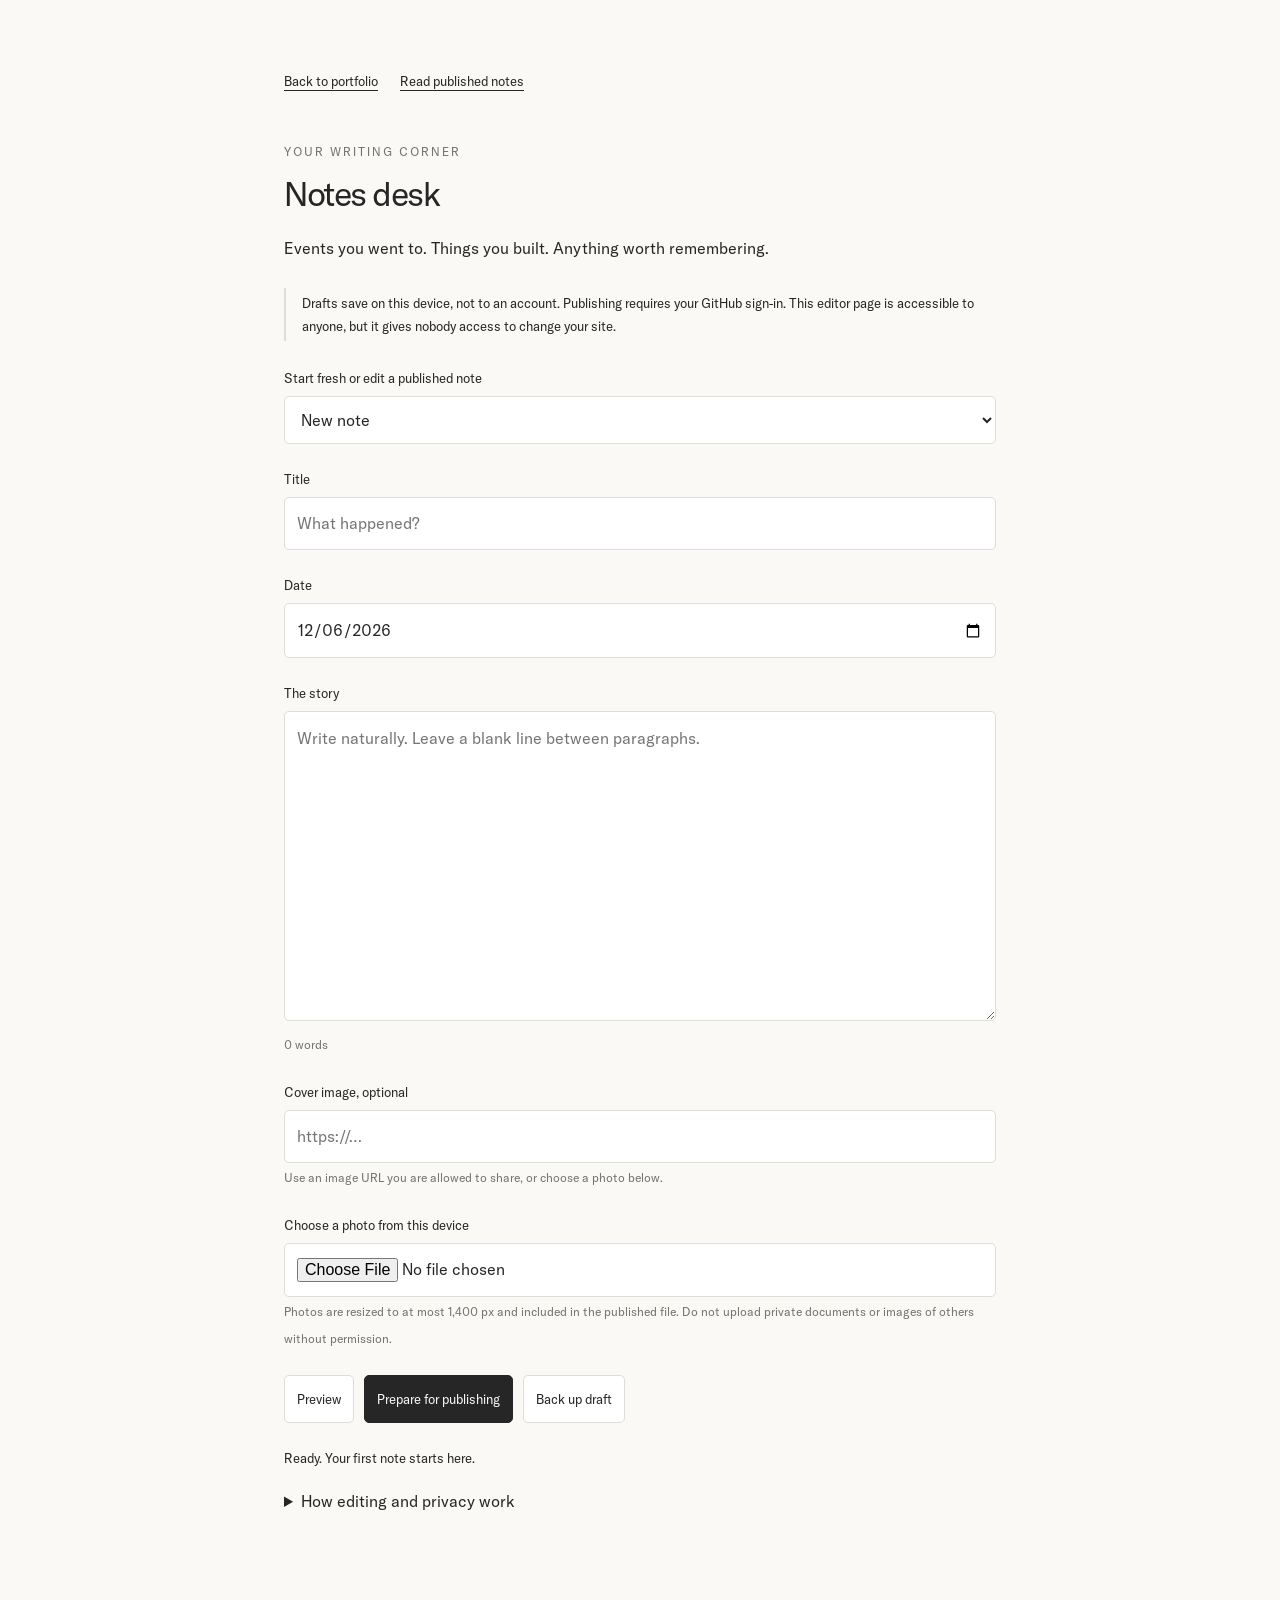
==== notes-desk.html @ d4ce683b "Publish notes files" ====
<!doctype html><html lang="en"><head><meta charset="utf-8"><meta name="viewport" content="width=device-width,initial-scale=1"><link rel="stylesheet" href="notes-style.css"><title>Notes desk · M J Anthony</title></head><body><main><nav><a href="./">Back to portfolio</a><a href="notes.html">Read published notes</a></nav><div class="eyebrow">Your writing corner</div><h1>Notes desk</h1><p>Events you went to. Things you built. Anything worth remembering.</p><div class="notice">Drafts save on this device, not to an account. Publishing requires your GitHub sign-in. This editor page is accessible to anyone, but it gives nobody access to change your site.</div><label for="existing">Start fresh or edit a published note</label><select id="existing"><option value="">New note</option></select><form id="form"><label for="title">Title</label><input id="title" maxlength="160" placeholder="What happened?" required><label for="date">Date</label><input id="date" type="date" required><label for="body">The story</label><textarea id="body" placeholder="Write naturally. Leave a blank line between paragraphs." maxlength="100000" required></textarea><small id="words">0 words</small><label for="image">Cover image, optional</label><input id="image" type="url" placeholder="https://…"><small>Use an image URL you are allowed to share, or choose a photo below.</small><label for="photo">Choose a photo from this device</label><input id="photo" type="file" accept="image/jpeg,image/png,image/webp"><small>Photos are resized to at most 1,400 px and included in the published file. Do not upload private documents or images of others without permission.</small><div class="actions"><button type="button" id="preview">Preview</button><button type="submit" class="primary" id="publish" disabled>Prepare for publishing</button><button type="button" id="export">Back up draft</button></div></form><p id="status" role="status">Loading published notes…</p><section id="handoff" hidden><h2>One last step on GitHub</h2><ol><li>Download the ready-to-publish file below. Keep its name <strong>notes-data.json</strong> exactly. If your browser adds a number, rename it first.</li><li>Open GitHub upload. Choose that file. It replaces your published notes data.</li><li>Click <strong>Commit changes</strong>. Your GitHub sign-in is the lock. Then allow a few minutes for GitHub Pages.</li></ol><div class="actions"><a class="button" id="download" download="notes-data.json">Download publishing file</a><a class="button" href="https://github.com/mjanthony819/anthony/upload/main" target="_blank" rel="noopener noreferrer">Open GitHub upload</a></div><p class="muted">All published posts remain in the file. Publish from one device at a time. If another device changed your notes since this page loaded, refresh and prepare again.</p></section><details><summary>How editing and privacy work</summary><p>Choose a published post above, make changes and prepare again. Drafts are plain text in this browser's local storage. Clear site data to remove them; use Back up draft first if needed. Published posts and images are public in your GitHub repository and its history, even after removing them from the page. Nothing here asks for a GitHub token.</p><p>Formatting is intentionally simple: paragraphs and line breaks, no HTML or Markdown. To remove a published post, use the Remove button below and publish the updated file.</p><button id="remove" type="button">Remove selected published note</button></details></main><dialog id="dialog"><button id="close">Close preview</button><div id="previewBody"></div></dialog><script src="notes-core.js"></script><script src="notes-desk.js"></script></body></html>
---- notes-style.css ----
@font-face{font-family:desk;src:url(assets/2L3TNOC4.woff2)}:root{color-scheme:light dark;--bg:#faf9f6;--ink:#262626;--muted:#74736e;--line:#deddd7;--panel:#fff}*{box-sizing:border-box}body{margin:0;background:var(--bg);color:var(--ink);font:16px/1.7 desk,ui-monospace,monospace}main{max-width:760px;margin:70px auto;padding:0 24px 80px}a{color:inherit;text-underline-offset:4px}nav{display:flex;gap:22px;flex-wrap:wrap;margin-bottom:50px;font-size:13px}h1{font-size:34px;line-height:1.2;letter-spacing:-1.5px;font-weight:500;margin:12px 0 20px}h2{font-size:23px;font-weight:500;line-height:1.4}p{white-space:pre-wrap;overflow-wrap:anywhere}.eyebrow,small,.muted,time{color:var(--muted);font-size:12px}.eyebrow{text-transform:uppercase;letter-spacing:2px}label{display:block;font-size:13px;margin:24px 0 7px}input,textarea,select,button,.button{font:inherit;border:1px solid var(--line);border-radius:5px;background:var(--panel);color:var(--ink);padding:12px;width:100%}textarea{min-height:310px;resize:vertical;line-height:1.8}button,.button{cursor:pointer;width:auto;font-size:13px;min-height:44px;text-decoration:none;display:inline-block}button.primary{background:var(--ink);color:var(--bg);border-color:var(--ink)}.actions{display:flex;flex-wrap:wrap;gap:10px;margin:24px 0}article,.row{border-top:1px solid var(--line);padding:25px 0}img{max-width:100%;height:auto;border-radius:5px}#status{font-size:13px;min-height:28px}.notice{border-left:2px solid var(--line);padding:4px 16px;margin:26px 0;font-size:13px}dialog{max-width:720px;width:calc(100% - 32px);background:var(--bg);color:var(--ink);border:1px solid var(--line);border-radius:8px;padding:28px}dialog::backdrop{background:#0008}#previewBody{max-height:65vh;overflow:auto}a.title{text-decoration:none}a.title:hover{text-decoration:underline}@media(prefers-color-scheme:dark){:root{--bg:#171717;--ink:#e5e3db;--muted:#9a9990;--line:#383832;--panel:#202020}}@media(max-width:500px){main{margin-top:36px;padding:0 20px 60px}h1{font-size:29px}nav{margin-bottom:35px}}
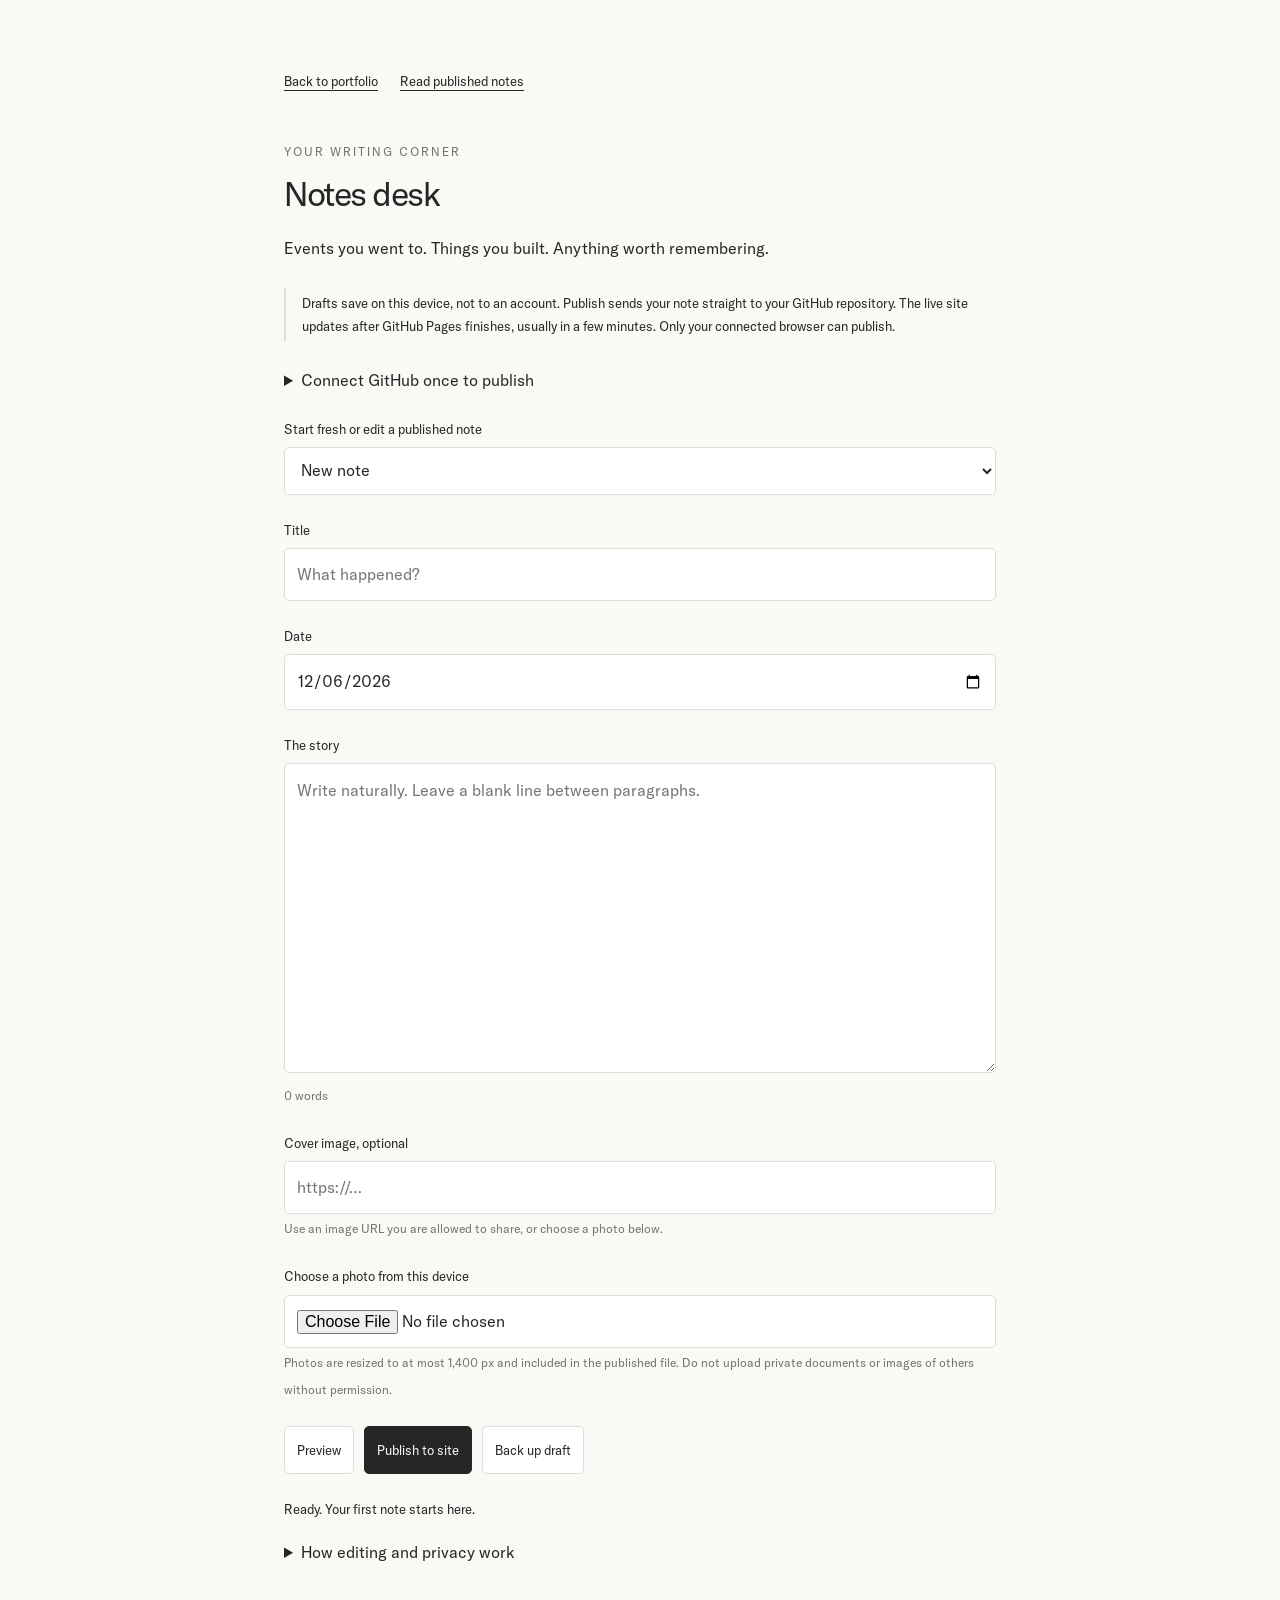
==== commit 68f92845: "Publish notes files" ====
--- a/notes-desk.html
+++ b/notes-desk.html
@@ -1 +1 @@
-<!doctype html><html lang="en"><head><meta charset="utf-8"><meta name="viewport" content="width=device-width,initial-scale=1"><link rel="stylesheet" href="notes-style.css"><title>Notes desk · M J Anthony</title></head><body><main><nav><a href="./">Back to portfolio</a><a href="notes.html">Read published notes</a></nav><div class="eyebrow">Your writing corner</div><h1>Notes desk</h1><p>Events you went to. Things you built. Anything worth remembering.</p><div class="notice">Drafts save on this device, not to an account. Publishing requires your GitHub sign-in. This editor page is accessible to anyone, but it gives nobody access to change your site.</div><label for="existing">Start fresh or edit a published note</label><select id="existing"><option value="">New note</option></select><form id="form"><label for="title">Title</label><input id="title" maxlength="160" placeholder="What happened?" required><label for="date">Date</label><input id="date" type="date" required><label for="body">The story</label><textarea id="body" placeholder="Write naturally. Leave a blank line between paragraphs." maxlength="100000" required></textarea><small id="words">0 words</small><label for="image">Cover image, optional</label><input id="image" type="url" placeholder="https://…"><small>Use an image URL you are allowed to share, or choose a photo below.</small><label for="photo">Choose a photo from this device</label><input id="photo" type="file" accept="image/jpeg,image/png,image/webp"><small>Photos are resized to at most 1,400 px and included in the published file. Do not upload private documents or images of others without permission.</small><div class="actions"><button type="button" id="preview">Preview</button><button type="submit" class="primary" id="publish" disabled>Prepare for publishing</button><button type="button" id="export">Back up draft</button></div></form><p id="status" role="status">Loading published notes…</p><section id="handoff" hidden><h2>One last step on GitHub</h2><ol><li>Download the ready-to-publish file below. Keep its name <strong>notes-data.json</strong> exactly. If your browser adds a number, rename it first.</li><li>Open GitHub upload. Choose that file. It replaces your published notes data.</li><li>Click <strong>Commit changes</strong>. Your GitHub sign-in is the lock. Then allow a few minutes for GitHub Pages.</li></ol><div class="actions"><a class="button" id="download" download="notes-data.json">Download publishing file</a><a class="button" href="https://github.com/mjanthony819/anthony/upload/main" target="_blank" rel="noopener noreferrer">Open GitHub upload</a></div><p class="muted">All published posts remain in the file. Publish from one device at a time. If another device changed your notes since this page loaded, refresh and prepare again.</p></section><details><summary>How editing and privacy work</summary><p>Choose a published post above, make changes and prepare again. Drafts are plain text in this browser's local storage. Clear site data to remove them; use Back up draft first if needed. Published posts and images are public in your GitHub repository and its history, even after removing them from the page. Nothing here asks for a GitHub token.</p><p>Formatting is intentionally simple: paragraphs and line breaks, no HTML or Markdown. To remove a published post, use the Remove button below and publish the updated file.</p><button id="remove" type="button">Remove selected published note</button></details></main><dialog id="dialog"><button id="close">Close preview</button><div id="previewBody"></div></dialog><script src="notes-core.js"></script><script src="notes-desk.js"></script></body></html>+<!doctype html><html lang="en"><head><meta charset="utf-8"><meta name="referrer" content="no-referrer"><meta http-equiv="Content-Security-Policy" content="default-src 'self'; script-src 'self'; connect-src 'self' https://api.github.com; img-src 'self' https: data:; style-src 'self'; object-src 'none'; base-uri 'none'; form-action 'none'"><meta name="viewport" content="width=device-width,initial-scale=1"><link rel="stylesheet" href="notes-style.css"><title>Notes desk · M J Anthony</title></head><body><main><nav><a href="./">Back to portfolio</a><a href="notes.html">Read published notes</a></nav><div class="eyebrow">Your writing corner</div><h1>Notes desk</h1><p>Events you went to. Things you built. Anything worth remembering.</p><div class="notice">Drafts save on this device, not to an account. Publish sends your note straight to your GitHub repository. The live site updates after GitHub Pages finishes, usually in a few minutes. Only your connected browser can publish.</div><details id="connection"><summary id="connectionSummary">Connect GitHub once to publish</summary><p>Use a fine-grained token for <strong>mjanthony819 / anthony only</strong>, with <strong>Contents: Read and write</strong>. Choose a short expiry such as 30 days. Leave other permissions off; Metadata read is automatic.</p><p><a href="https://github.com/settings/personal-access-tokens" target="_blank" rel="noopener noreferrer">Create or revoke a token on GitHub</a>. Choose Generate new token, select Only select repositories, then anthony. Copy the token directly here, never into WhatsApp.</p><label for="githubToken">GitHub fine-grained token</label><input id="githubToken" type="password" autocomplete="off" spellcheck="false" placeholder="Paste only on your own device"><label class="remember"><input type="checkbox" id="rememberToken"> Remember on this device</label><p class="muted">Default: this browser session only. Remember saves the token in this browser without encryption. Anyone using this browser, a malicious extension, or a compromised page on this GitHub Pages origin could use it to change this repository, not only notes. Use a trusted personal device. No token is included in your site's source. Forget removes it here; revoke it on GitHub to invalidate it everywhere.</p><div class="actions"><button id="connect" type="button">Connect GitHub</button><button id="disconnect" type="button">Forget token</button></div><p id="authStatus" role="status"></p></details><label for="existing">Start fresh or edit a published note</label><select id="existing"><option value="">New note</option></select><form id="form"><label for="title">Title</label><input id="title" maxlength="160" placeholder="What happened?" required><label for="date">Date</label><input id="date" type="date" required><label for="body">The story</label><textarea id="body" placeholder="Write naturally. Leave a blank line between paragraphs." maxlength="100000" required></textarea><small id="words">0 words</small><label for="image">Cover image, optional</label><input id="image" type="url" placeholder="https://…"><small>Use an image URL you are allowed to share, or choose a photo below.</small><label for="photo">Choose a photo from this device</label><input id="photo" type="file" accept="image/jpeg,image/png,image/webp"><small>Photos are resized to at most 1,400 px and included in the published file. Do not upload private documents or images of others without permission.</small><div class="actions"><button type="button" id="preview">Preview</button><button type="submit" class="primary" id="publish" disabled>Publish to site</button><button type="button" id="export">Back up draft</button></div></form><p id="status" role="status">Loading published notes…</p><section id="published" hidden><h2>Committed to GitHub</h2><p id="publishResult"></p><div class="actions"><a class="button" id="commitLink" target="_blank" rel="noopener noreferrer">View commit</a><a class="button" href="notes.html" target="_blank" rel="noopener noreferrer">Open live notes</a></div><p class="muted">A commit is saved immediately. GitHub Pages still needs time to rebuild; the live page may show the previous version for a few minutes.</p></section><details><summary>How editing and privacy work</summary><p>Choose a published post above, make changes and click Publish to site again. Drafts are plain text in this browser's local storage. Clear site data to remove them; use Back up draft first if needed. Published posts and images are public in your GitHub repository and its history, even after removing them from the page. Your token is sent only to api.github.com over HTTPS. Draft backups never contain your token.</p><p>Formatting is intentionally simple: paragraphs and line breaks, no HTML or Markdown. To remove a published post, use the Remove button below. It commits the removal directly after confirmation.</p><button id="remove" type="button">Remove selected published note</button></details></main><dialog id="dialog"><button id="close">Close preview</button><div id="previewBody"></div></dialog><script src="notes-core.js"></script><script src="notes-desk.js"></script></body></html>
--- a/notes-style.css
+++ b/notes-style.css
@@ -1 +1,2 @@
-@font-face{font-family:desk;src:url(assets/2L3TNOC4.woff2)}:root{color-scheme:light dark;--bg:#faf9f6;--ink:#262626;--muted:#74736e;--line:#deddd7;--panel:#fff}*{box-sizing:border-box}body{margin:0;background:var(--bg);color:var(--ink);font:16px/1.7 desk,ui-monospace,monospace}main{max-width:760px;margin:70px auto;padding:0 24px 80px}a{color:inherit;text-underline-offset:4px}nav{display:flex;gap:22px;flex-wrap:wrap;margin-bottom:50px;font-size:13px}h1{font-size:34px;line-height:1.2;letter-spacing:-1.5px;font-weight:500;margin:12px 0 20px}h2{font-size:23px;font-weight:500;line-height:1.4}p{white-space:pre-wrap;overflow-wrap:anywhere}.eyebrow,small,.muted,time{color:var(--muted);font-size:12px}.eyebrow{text-transform:uppercase;letter-spacing:2px}label{display:block;font-size:13px;margin:24px 0 7px}input,textarea,select,button,.button{font:inherit;border:1px solid var(--line);border-radius:5px;background:var(--panel);color:var(--ink);padding:12px;width:100%}textarea{min-height:310px;resize:vertical;line-height:1.8}button,.button{cursor:pointer;width:auto;font-size:13px;min-height:44px;text-decoration:none;display:inline-block}button.primary{background:var(--ink);color:var(--bg);border-color:var(--ink)}.actions{display:flex;flex-wrap:wrap;gap:10px;margin:24px 0}article,.row{border-top:1px solid var(--line);padding:25px 0}img{max-width:100%;height:auto;border-radius:5px}#status{font-size:13px;min-height:28px}.notice{border-left:2px solid var(--line);padding:4px 16px;margin:26px 0;font-size:13px}dialog{max-width:720px;width:calc(100% - 32px);background:var(--bg);color:var(--ink);border:1px solid var(--line);border-radius:8px;padding:28px}dialog::backdrop{background:#0008}#previewBody{max-height:65vh;overflow:auto}a.title{text-decoration:none}a.title:hover{text-decoration:underline}@media(prefers-color-scheme:dark){:root{--bg:#171717;--ink:#e5e3db;--muted:#9a9990;--line:#383832;--panel:#202020}}@media(max-width:500px){main{margin-top:36px;padding:0 20px 60px}h1{font-size:29px}nav{margin-bottom:35px}}+@font-face{font-family:desk;src:url(assets/2L3TNOC4.woff2)}:root{color-scheme:light dark;--bg:#faf9f6;--ink:#262626;--muted:#74736e;--line:#deddd7;--panel:#fff}*{box-sizing:border-box}body{margin:0;background:var(--bg);color:var(--ink);font:16px/1.7 desk,ui-monospace,monospace}main{max-width:760px;margin:70px auto;padding:0 24px 80px}a{color:inherit;text-underline-offset:4px}nav{display:flex;gap:22px;flex-wrap:wrap;margin-bottom:50px;font-size:13px}h1{font-size:34px;line-height:1.2;letter-spacing:-1.5px;font-weight:500;margin:12px 0 20px}h2{font-size:23px;font-weight:500;line-height:1.4}p{white-space:pre-wrap;overflow-wrap:anywhere}.eyebrow,small,.muted,time{color:var(--muted);font-size:12px}.eyebrow{text-transform:uppercase;letter-spacing:2px}label{display:block;font-size:13px;margin:24px 0 7px}input,textarea,select,button,.button{font:inherit;border:1px solid var(--line);border-radius:5px;background:var(--panel);color:var(--ink);padding:12px;width:100%}textarea{min-height:310px;resize:vertical;line-height:1.8}button,.button{cursor:pointer;width:auto;font-size:13px;min-height:44px;text-decoration:none;display:inline-block}button.primary{background:var(--ink);color:var(--bg);border-color:var(--ink)}.actions{display:flex;flex-wrap:wrap;gap:10px;margin:24px 0}article,.row{border-top:1px solid var(--line);padding:25px 0}img{max-width:100%;height:auto;border-radius:5px}#status{font-size:13px;min-height:28px}.notice{border-left:2px solid var(--line);padding:4px 16px;margin:26px 0;font-size:13px}dialog{max-width:720px;width:calc(100% - 32px);background:var(--bg);color:var(--ink);border:1px solid var(--line);border-radius:8px;padding:28px}dialog::backdrop{background:#0008}#previewBody{max-height:65vh;overflow:auto}a.title{text-decoration:none}a.title:hover{text-decoration:underline}@media(prefers-color-scheme:dark){:root{--bg:#171717;--ink:#e5e3db;--muted:#9a9990;--line:#383832;--panel:#202020}}@media(max-width:500px){main{margin-top:36px;padding:0 20px 60px}h1{font-size:29px}nav{margin-bottom:35px}}
+.remember{display:flex;gap:10px;align-items:center}.remember input{width:auto}#connection{margin:24px 0}#connection p{font-size:14px;line-height:1.6}#connection input[type=password]{font-family:monospace}#connection a{overflow-wrap:anywhere}button:disabled{opacity:.55;cursor:wait}
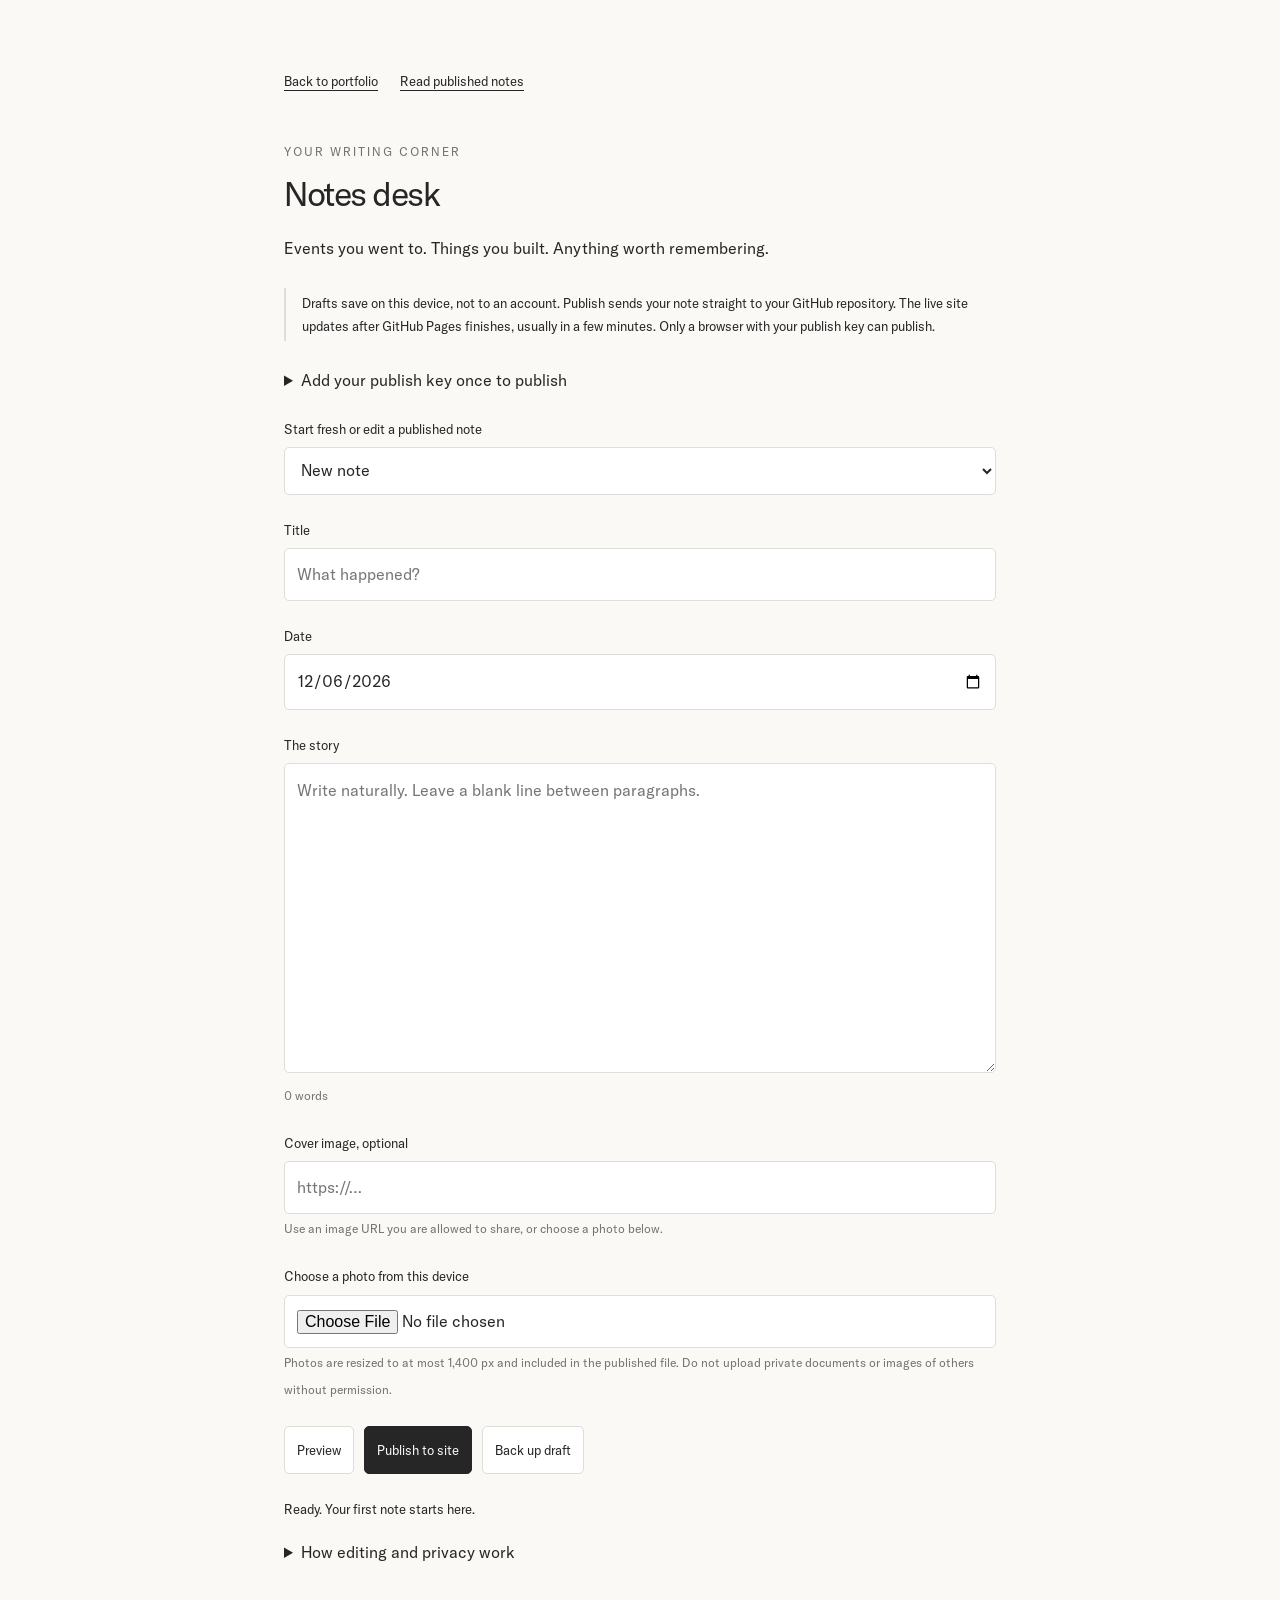
==== commit 5703686b: "Publish notes files" ====
--- a/notes-desk.html
+++ b/notes-desk.html
@@ -1 +1 @@
-<!doctype html><html lang="en"><head><meta charset="utf-8"><meta name="referrer" content="no-referrer"><meta http-equiv="Content-Security-Policy" content="default-src 'self'; script-src 'self'; connect-src 'self' https://api.github.com; img-src 'self' https: data:; style-src 'self'; object-src 'none'; base-uri 'none'; form-action 'none'"><meta name="viewport" content="width=device-width,initial-scale=1"><link rel="stylesheet" href="notes-style.css"><title>Notes desk · M J Anthony</title></head><body><main><nav><a href="./">Back to portfolio</a><a href="notes.html">Read published notes</a></nav><div class="eyebrow">Your writing corner</div><h1>Notes desk</h1><p>Events you went to. Things you built. Anything worth remembering.</p><div class="notice">Drafts save on this device, not to an account. Publish sends your note straight to your GitHub repository. The live site updates after GitHub Pages finishes, usually in a few minutes. Only your connected browser can publish.</div><details id="connection"><summary id="connectionSummary">Connect GitHub once to publish</summary><p>Use a fine-grained token for <strong>mjanthony819 / anthony only</strong>, with <strong>Contents: Read and write</strong>. Choose a short expiry such as 30 days. Leave other permissions off; Metadata read is automatic.</p><p><a href="https://github.com/settings/personal-access-tokens" target="_blank" rel="noopener noreferrer">Create or revoke a token on GitHub</a>. Choose Generate new token, select Only select repositories, then anthony. Copy the token directly here, never into WhatsApp.</p><label for="githubToken">GitHub fine-grained token</label><input id="githubToken" type="password" autocomplete="off" spellcheck="false" placeholder="Paste only on your own device"><label class="remember"><input type="checkbox" id="rememberToken"> Remember on this device</label><p class="muted">Default: this browser session only. Remember saves the token in this browser without encryption. Anyone using this browser, a malicious extension, or a compromised page on this GitHub Pages origin could use it to change this repository, not only notes. Use a trusted personal device. No token is included in your site's source. Forget removes it here; revoke it on GitHub to invalidate it everywhere.</p><div class="actions"><button id="connect" type="button">Connect GitHub</button><button id="disconnect" type="button">Forget token</button></div><p id="authStatus" role="status"></p></details><label for="existing">Start fresh or edit a published note</label><select id="existing"><option value="">New note</option></select><form id="form"><label for="title">Title</label><input id="title" maxlength="160" placeholder="What happened?" required><label for="date">Date</label><input id="date" type="date" required><label for="body">The story</label><textarea id="body" placeholder="Write naturally. Leave a blank line between paragraphs." maxlength="100000" required></textarea><small id="words">0 words</small><label for="image">Cover image, optional</label><input id="image" type="url" placeholder="https://…"><small>Use an image URL you are allowed to share, or choose a photo below.</small><label for="photo">Choose a photo from this device</label><input id="photo" type="file" accept="image/jpeg,image/png,image/webp"><small>Photos are resized to at most 1,400 px and included in the published file. Do not upload private documents or images of others without permission.</small><div class="actions"><button type="button" id="preview">Preview</button><button type="submit" class="primary" id="publish" disabled>Publish to site</button><button type="button" id="export">Back up draft</button></div></form><p id="status" role="status">Loading published notes…</p><section id="published" hidden><h2>Committed to GitHub</h2><p id="publishResult"></p><div class="actions"><a class="button" id="commitLink" target="_blank" rel="noopener noreferrer">View commit</a><a class="button" href="notes.html" target="_blank" rel="noopener noreferrer">Open live notes</a></div><p class="muted">A commit is saved immediately. GitHub Pages still needs time to rebuild; the live page may show the previous version for a few minutes.</p></section><details><summary>How editing and privacy work</summary><p>Choose a published post above, make changes and click Publish to site again. Drafts are plain text in this browser's local storage. Clear site data to remove them; use Back up draft first if needed. Published posts and images are public in your GitHub repository and its history, even after removing them from the page. Your token is sent only to api.github.com over HTTPS. Draft backups never contain your token.</p><p>Formatting is intentionally simple: paragraphs and line breaks, no HTML or Markdown. To remove a published post, use the Remove button below. It commits the removal directly after confirmation.</p><button id="remove" type="button">Remove selected published note</button></details></main><dialog id="dialog"><button id="close">Close preview</button><div id="previewBody"></div></dialog><script src="notes-core.js"></script><script src="notes-desk.js"></script></body></html>+<!doctype html><html lang="en"><head><meta charset="utf-8"><meta name="referrer" content="no-referrer"><meta http-equiv="Content-Security-Policy" content="default-src 'self'; script-src 'self'; connect-src 'self' https://anthony-notes-publisher.mjanthony819.workers.dev; img-src 'self' https: data:; style-src 'self'; object-src 'none'; base-uri 'none'; form-action 'none'"><meta name="viewport" content="width=device-width,initial-scale=1"><link rel="stylesheet" href="notes-style.css"><title>Notes desk · M J Anthony</title></head><body><main><nav><a href="./">Back to portfolio</a><a href="notes.html">Read published notes</a></nav><div class="eyebrow">Your writing corner</div><h1>Notes desk</h1><p>Events you went to. Things you built. Anything worth remembering.</p><div class="notice">Drafts save on this device, not to an account. Publish sends your note straight to your GitHub repository. The live site updates after GitHub Pages finishes, usually in a few minutes. Only a browser with your publish key can publish.</div><details id="connection"><summary id="connectionSummary">Add your publish key once to publish</summary><p>Your publish key lets this page add or remove notes through your private publish relay. No GitHub token ever touches this browser, and the key cannot change anything else on GitHub. If you lose it or want it changed, ask Instinct.</p><label for="publishKey">Publish key</label><input id="publishKey" type="password" autocomplete="off" spellcheck="false" placeholder="The key you chose"><label class="remember"><input type="checkbox" id="rememberKey"> Remember on this device</label><p class="muted">Default: this browser session only. Remember saves the key in this browser without encryption. Anyone who gets it can only add or remove notes on your site, which you would see, nothing more. Use a trusted personal device. Forget removes it from this browser.</p><div class="actions"><button id="connect" type="button">Save key</button><button id="disconnect" type="button">Forget key</button></div><p id="authStatus" role="status"></p></details><label for="existing">Start fresh or edit a published note</label><select id="existing"><option value="">New note</option></select><form id="form"><label for="title">Title</label><input id="title" maxlength="160" placeholder="What happened?" required><label for="date">Date</label><input id="date" type="date" required><label for="body">The story</label><textarea id="body" placeholder="Write naturally. Leave a blank line between paragraphs." maxlength="100000" required></textarea><small id="words">0 words</small><label for="image">Cover image, optional</label><input id="image" type="url" placeholder="https://…"><small>Use an image URL you are allowed to share, or choose a photo below.</small><label for="photo">Choose a photo from this device</label><input id="photo" type="file" accept="image/jpeg,image/png,image/webp"><small>Photos are resized to at most 1,400 px and included in the published file. Do not upload private documents or images of others without permission.</small><div class="actions"><button type="button" id="preview">Preview</button><button type="submit" class="primary" id="publish" disabled>Publish to site</button><button type="button" id="export">Back up draft</button></div></form><p id="status" role="status">Loading published notes…</p><section id="published" hidden><h2>Committed to GitHub</h2><p id="publishResult"></p><div class="actions"><a class="button" id="commitLink" target="_blank" rel="noopener noreferrer">View commit</a><a class="button" href="notes.html" target="_blank" rel="noopener noreferrer">Open live notes</a></div><p class="muted">A commit is saved immediately. GitHub Pages still needs time to rebuild; the live page may show the previous version for a few minutes.</p></section><details><summary>How editing and privacy work</summary><p>Choose a published post above, make changes and click Publish to site again. Drafts are plain text in this browser's local storage. Clear site data to remove them; use Back up draft first if needed. Published posts and images are public in your GitHub repository and its history, even after removing them from the page. Your publish key is sent only to your private publish relay over HTTPS. Draft backups never contain your key.</p><p>Formatting is intentionally simple: paragraphs and line breaks, no HTML or Markdown. To remove a published post, use the Remove button below. It commits the removal directly after confirmation.</p><button id="remove" type="button">Remove selected published note</button></details></main><dialog id="dialog"><button id="close">Close preview</button><div id="previewBody"></div></dialog><script src="notes-core.js"></script><script src="notes-desk.js"></script></body></html>
